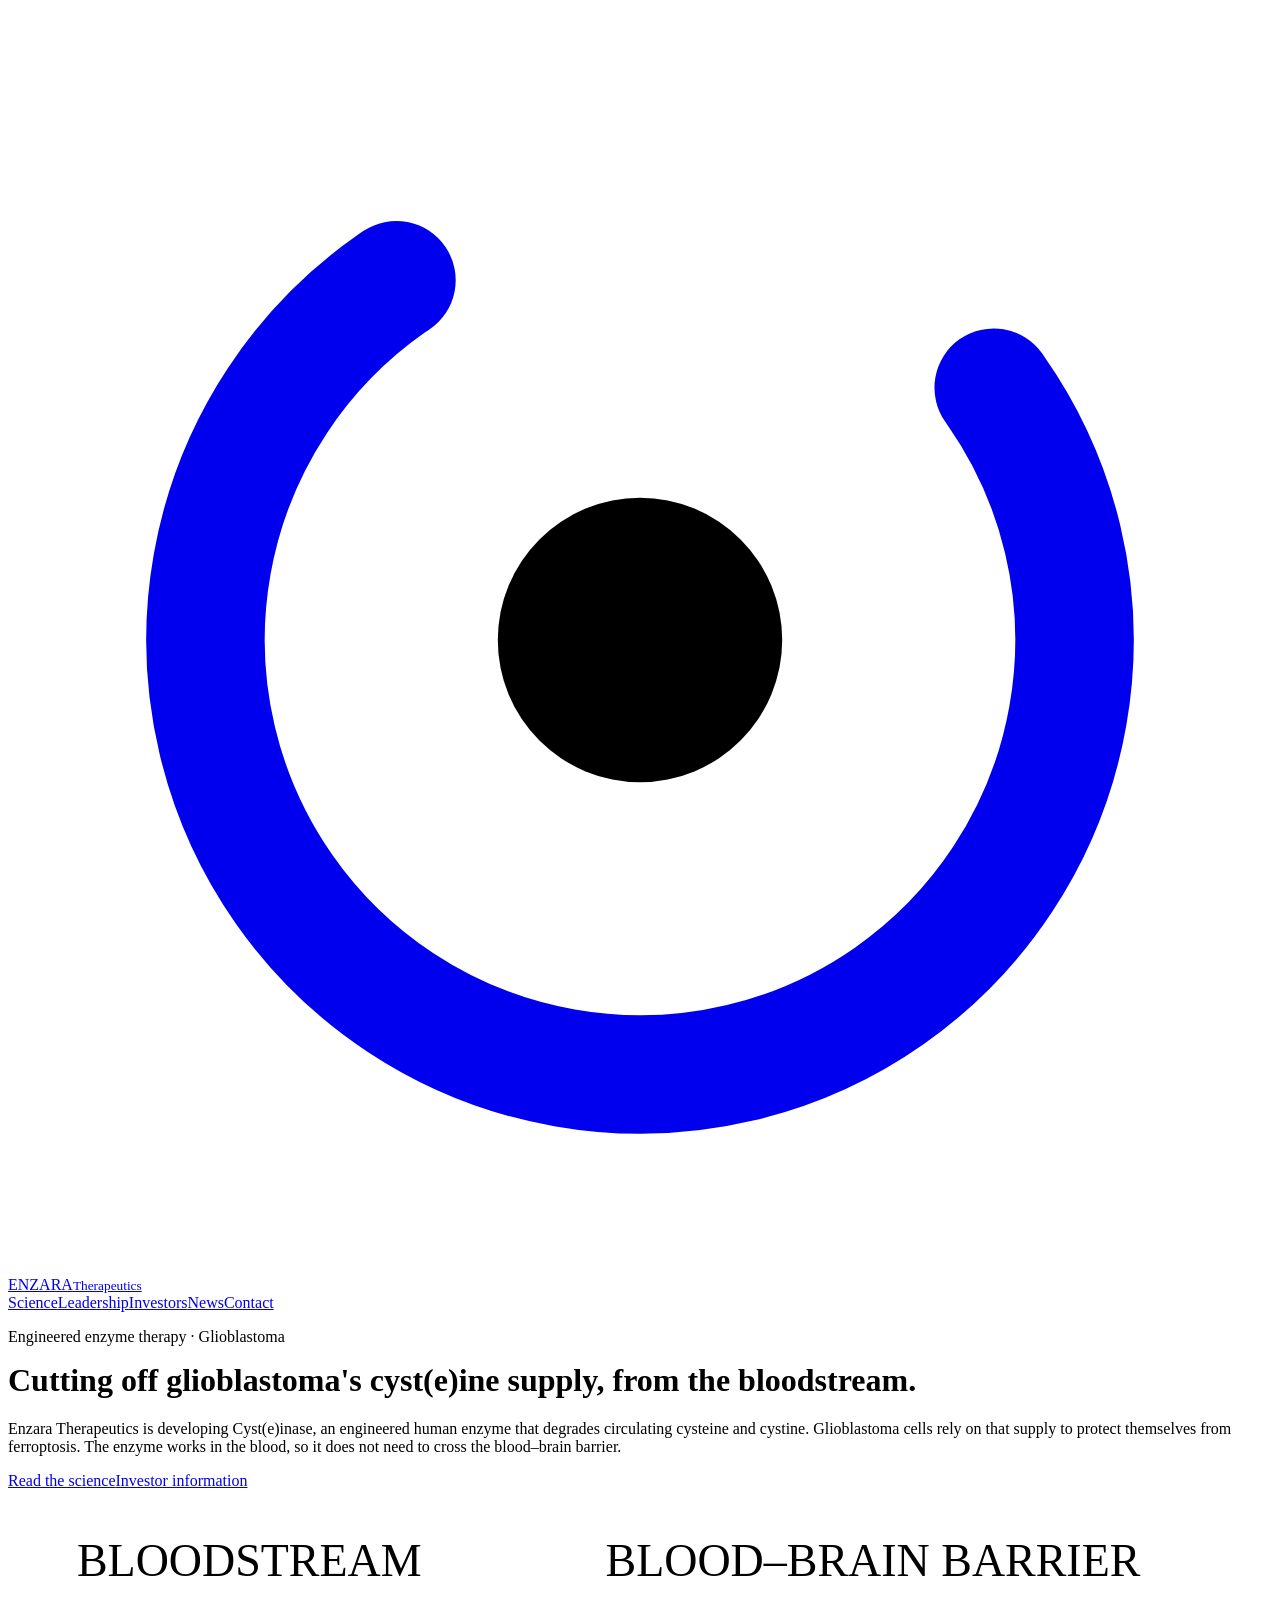
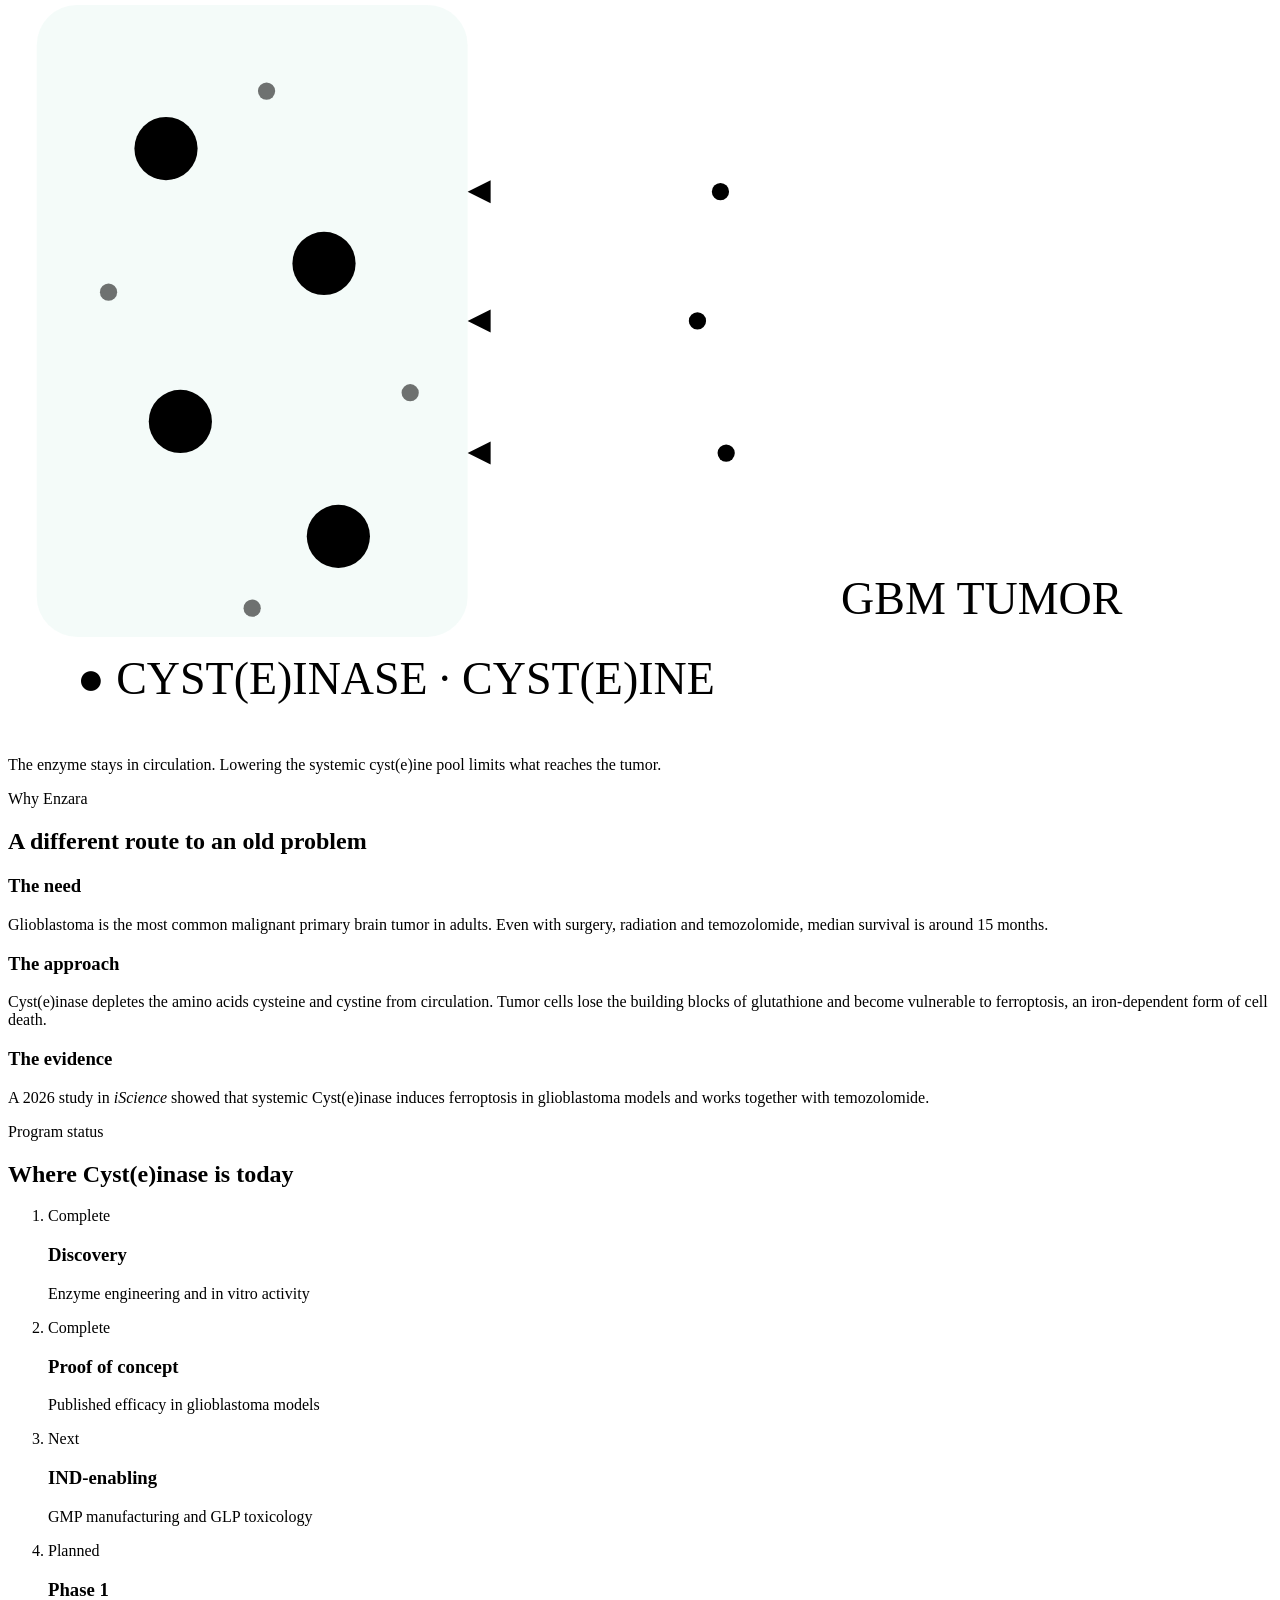
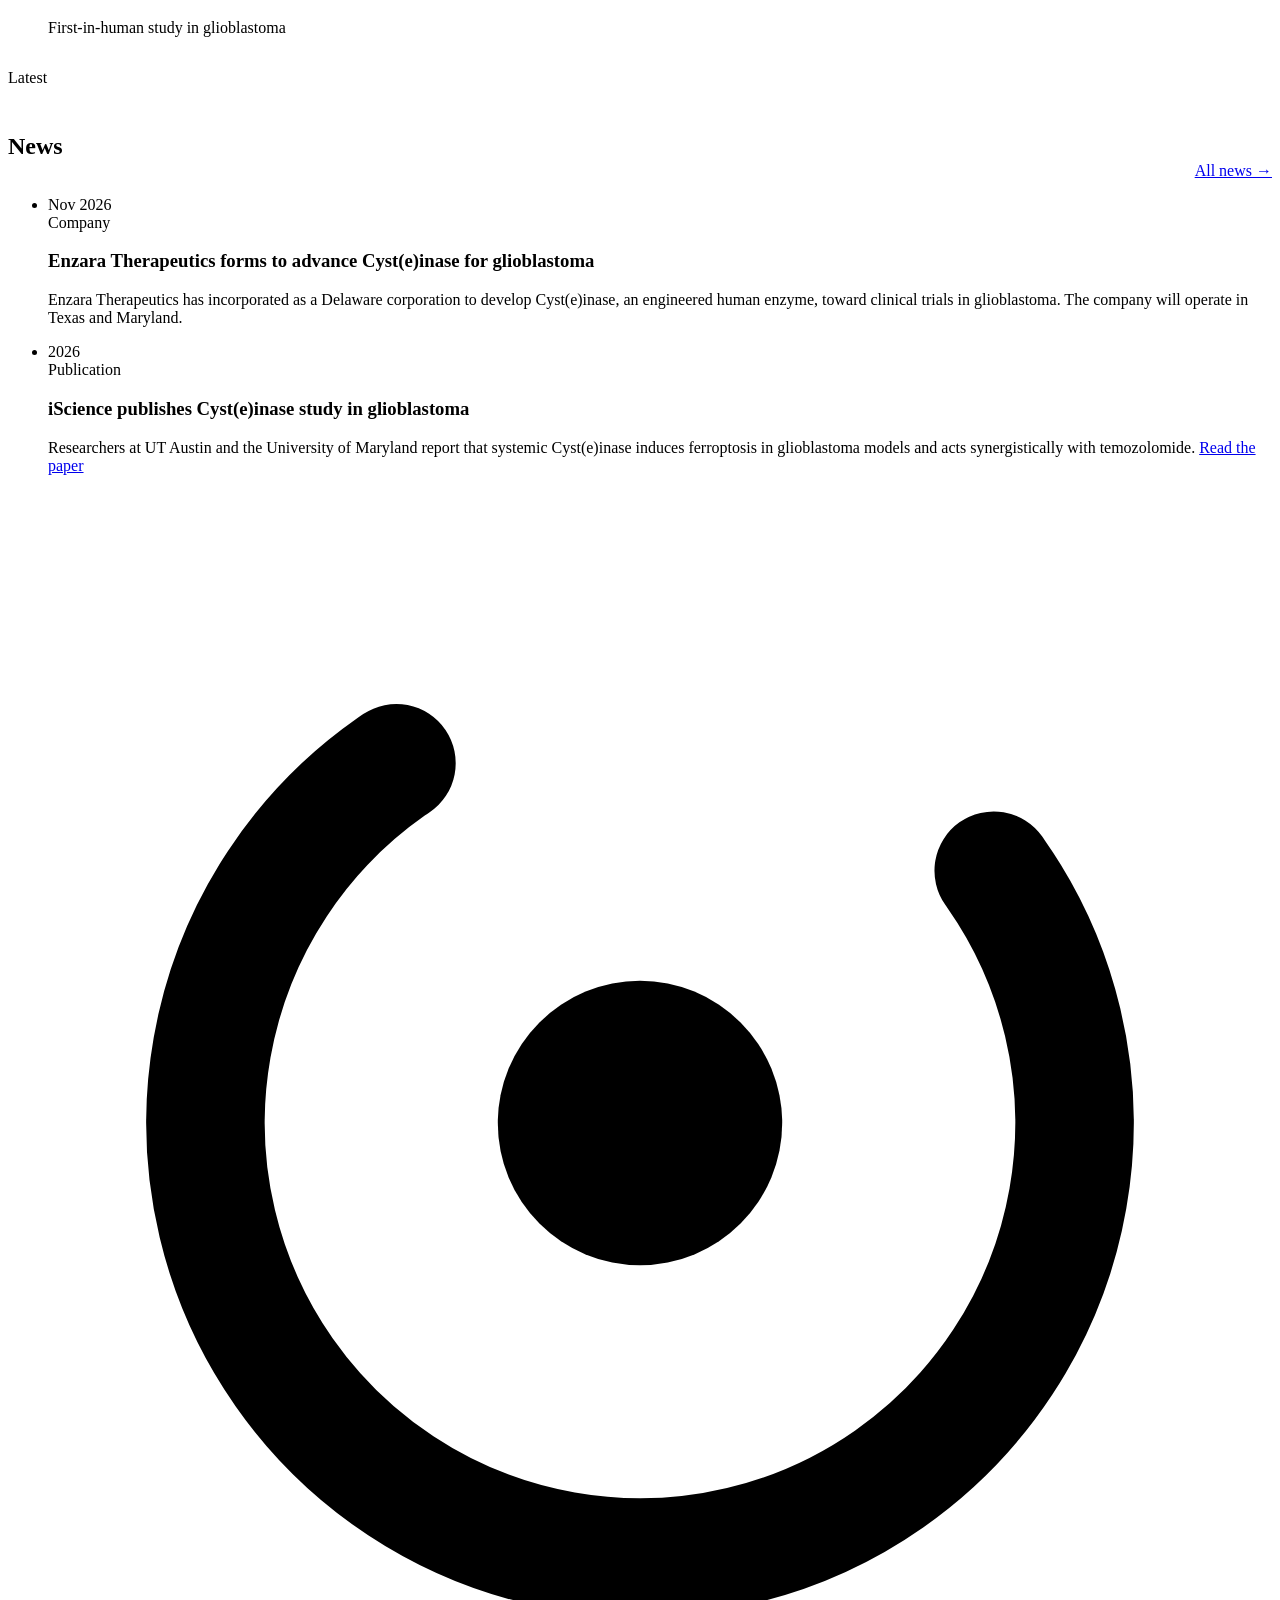
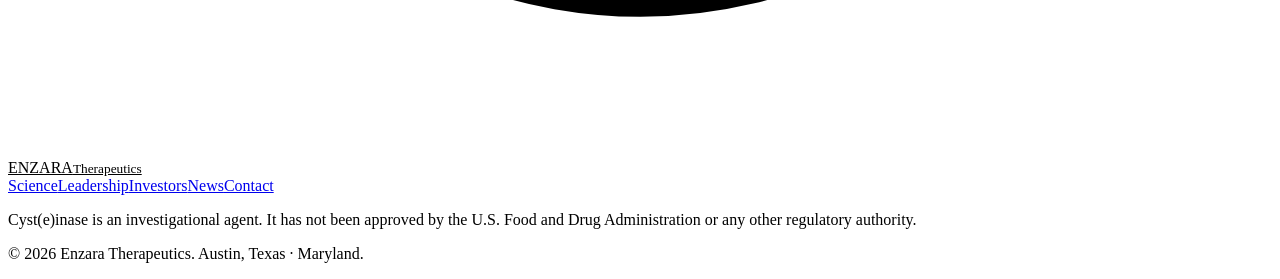
==== index.html @ 6c9d6a6e "Add files via upload" ====
<!doctype html>
<html lang="en"><head><meta charset="utf-8"><meta name="viewport" content="width=device-width,initial-scale=1,viewport-fit=cover">
<title>Enzara Therapeutics</title><meta name="description" content="Enzara Therapeutics is developing Cyst(e)inase, an engineered human enzyme therapy for glioblastoma.">
<meta property="og:title" content="Enzara Therapeutics"><meta property="og:description" content="Enzara Therapeutics is developing Cyst(e)inase, an engineered human enzyme therapy for glioblastoma."><meta property="og:type" content="website">
<link rel="icon" href="assets/favicon.svg" type="image/svg+xml"><link rel="preconnect" href="https://fonts.googleapis.com"><link rel="preconnect" href="https://fonts.gstatic.com" crossorigin><link rel="stylesheet" href="https://fonts.googleapis.com/css2?family=Archivo:wdth,wght@62..125,500..800&family=IBM+Plex+Mono:wght@400;500;600&family=IBM+Plex+Sans:ital,wght@0,400;0,500;1,400&display=swap"><link rel="stylesheet" href="assets/styles.css">
</head><body><header class="site-head"><div class="wrap"><a class="brand" href="index.html"><svg class="mark" viewBox="0 0 32 32" aria-hidden="true"><circle cx="16" cy="16" r="11" fill="none" stroke="currentColor" stroke-width="3" stroke-dasharray="52 17" stroke-linecap="round" transform="rotate(-35 16 16)"/><circle cx="16" cy="16" r="3.6" fill="var(--mint)"/></svg><span>ENZARA<small>Therapeutics</small></span></a><nav class="nav" aria-label="Main"><a href="science.html">Science</a><a href="leadership.html">Leadership</a><a href="investors.html">Investors</a><a href="news.html">News</a><a href="contact.html">Contact</a></nav></div></header>
<div class="band"><div class="wrap hero">
  <div>
    <p class="eyebrow">Engineered enzyme therapy · Glioblastoma</p>
    <h1 style="margin-top:1rem">Cutting off glioblastoma's cyst(e)ine supply, from the bloodstream.</h1>
    <p class="lede">Enzara Therapeutics is developing Cyst(e)inase, an engineered human enzyme that degrades circulating cysteine and cystine. Glioblastoma cells rely on that supply to protect themselves from ferroptosis. The enzyme works in the blood, so it does not need to cross the blood–brain barrier.</p>
    <div class="cta"><a class="btn btn-mint" href="science.html">Read the science</a><a class="btn btn-ghost" href="investors.html">Investor information</a></div>
  </div>
  <figure style="margin:0">
<svg class="diagram" viewBox="0 0 440 300" role="img" aria-labelledby="dgT dgD">
<title id="dgT">How Cyst(e)inase acts outside the brain</title>
<desc id="dgD">Cyst(e)inase circulates in the blood and degrades cysteine and cystine there. The blood-brain barrier separates the bloodstream from the tumor, and the tumor's supply of cyst(e)ine falls without the enzyme crossing the barrier.</desc>
<rect x="10" y="40" width="150" height="220" rx="14" fill="rgba(111,207,178,.08)" stroke="var(--mint)" stroke-opacity=".5"/>
<text x="24" y="30" class="t-strong">BLOODSTREAM</text>
<g fill="var(--mint)">
  <circle cx="55" cy="90" r="11"/><circle cx="110" cy="130" r="11"/><circle cx="60" cy="185" r="11"/><circle cx="115" cy="225" r="11"/>
</g>
<g fill="none" stroke="var(--band)" stroke-width="2.4" stroke-linecap="round">
  <path d="M49 90 a6 6 0 1 1 6 6"/><path d="M104 130 a6 6 0 1 1 6 6"/><path d="M54 185 a6 6 0 1 1 6 6"/><path d="M109 225 a6 6 0 1 1 6 6"/>
</g>
<g fill="var(--band-muted)" opacity=".55"><circle cx="90" cy="70" r="3"/><circle cx="35" cy="140" r="3"/><circle cx="140" cy="175" r="3"/><circle cx="85" cy="250" r="3"/></g>
<line x1="200" y1="30" x2="200" y2="270" stroke="var(--band-muted)" stroke-width="2" stroke-dasharray="3 7"/>
<text x="208" y="30">BLOOD–BRAIN BARRIER</text>
<circle cx="335" cy="150" r="78" fill="rgba(255,255,255,.04)" stroke="var(--band-muted)" stroke-opacity=".5"/>
<g fill="none" stroke="var(--band-muted)" stroke-opacity=".7"><circle cx="310" cy="125" r="17"/><circle cx="355" cy="120" r="15"/><circle cx="335" cy="165" r="18"/><circle cx="300" cy="175" r="13"/><circle cx="372" cy="170" r="14"/></g>
<text x="290" y="252" class="t-strong">GBM TUMOR</text>
<g fill="var(--band-muted)"><circle cx="248" cy="105" r="3"/><circle cx="240" cy="150" r="3"/><circle cx="250" cy="196" r="3"/></g>
<g stroke="var(--mint)" stroke-width="1.6" fill="none" stroke-linecap="round"><path d="M244 105 H170"/><path d="M236 150 H170"/><path d="M246 196 H170"/></g>
<g fill="var(--mint)"><path d="M168 101 l-8 4 8 4z"/><path d="M168 146 l-8 4 8 4z"/><path d="M168 192 l-8 4 8 4z"/></g>
<text x="24" y="280">● CYST(E)INASE   · CYST(E)INE</text>
</svg>
<figcaption class="figcap">The enzyme stays in circulation. Lowering the systemic cyst(e)ine pool limits what reaches the tumor.</figcaption>
</figure>
</div></div>
<main>
<section><div class="wrap">
  <div class="sec-head"><p class="eyebrow">Why Enzara</p><h2>A different route to an old problem</h2></div>
  <div class="grid3">
    <div class="point"><h3>The need</h3><p>Glioblastoma is the most common malignant primary brain tumor in adults. Even with surgery, radiation and temozolomide, median survival is around 15 months.</p></div>
    <div class="point"><h3>The approach</h3><p>Cyst(e)inase depletes the amino acids cysteine and cystine from circulation. Tumor cells lose the building blocks of glutathione and become vulnerable to ferroptosis, an iron-dependent form of cell death.</p></div>
    <div class="point"><h3>The evidence</h3><p>A 2026 study in <i>iScience</i> showed that systemic Cyst(e)inase induces ferroptosis in glioblastoma models and works together with temozolomide.</p></div>
  </div>
</div></section>
<section><div class="wrap">
  <div class="sec-head"><p class="eyebrow">Program status</p><h2>Where Cyst(e)inase is today</h2></div>
  <ol class="track">
    <li class="done"><span class="st">Complete</span><h3>Discovery</h3><p>Enzyme engineering and in vitro activity</p></li>
    <li class="done"><span class="st">Complete</span><h3>Proof of concept</h3><p>Published efficacy in glioblastoma models</p></li>
    <li class="next"><span class="st">Next</span><h3>IND-enabling</h3><p>GMP manufacturing and GLP toxicology</p></li>
    <li><span class="st">Planned</span><h3>Phase 1</h3><p>First-in-human study in glioblastoma</p></li>
  </ol>
</div></section>
<section><div class="wrap">
  <div class="sec-head" style="display:flex;flex-wrap:wrap;justify-content:space-between;align-items:end;gap:1rem;max-width:none"><div style="display:grid;gap:.6rem"><p class="eyebrow">Latest</p><h2>News</h2></div><a href="news.html">All news →</a></div>
  <ul class="feed"><li><time datetime="2026-11">Nov 2026</time><div><span class="tag">Company</span><h3>Enzara Therapeutics forms to advance Cyst(e)inase for glioblastoma</h3><p>Enzara Therapeutics has incorporated as a Delaware corporation to develop Cyst(e)inase, an engineered human enzyme, toward clinical trials in glioblastoma. The company will operate in Texas and Maryland.</p></div></li><li><time datetime="2026">2026</time><div><span class="tag">Publication</span><h3>iScience publishes Cyst(e)inase study in glioblastoma</h3><p>Researchers at UT Austin and the University of Maryland report that systemic Cyst(e)inase induces ferroptosis in glioblastoma models and acts synergistically with temozolomide. <a href="https://doi.org/10.1016/j.isci.2025.114350" target="_blank" rel="noopener">Read the paper</a></p></div></li></ul>
</div></section>
</main><footer class="site-foot"><div class="wrap"><div class="foot-top"><a class="brand" href="index.html" style="color:var(--band-ink)"><svg class="mark" viewBox="0 0 32 32" aria-hidden="true"><circle cx="16" cy="16" r="11" fill="none" stroke="currentColor" stroke-width="3" stroke-dasharray="52 17" stroke-linecap="round" transform="rotate(-35 16 16)"/><circle cx="16" cy="16" r="3.6" fill="var(--mint)"/></svg><span>ENZARA<small>Therapeutics</small></span></a><nav class="nav" aria-label="Footer"><a href="science.html">Science</a><a href="leadership.html">Leadership</a><a href="investors.html">Investors</a><a href="news.html">News</a><a href="contact.html">Contact</a></nav></div>
<div class="legal"><p>Cyst(e)inase is an investigational agent. It has not been approved by the U.S. Food and Drug Administration or any other regulatory authority.</p><p>© 2026 Enzara Therapeutics. Austin, Texas · Maryland.</p></div></div></footer></body></html>
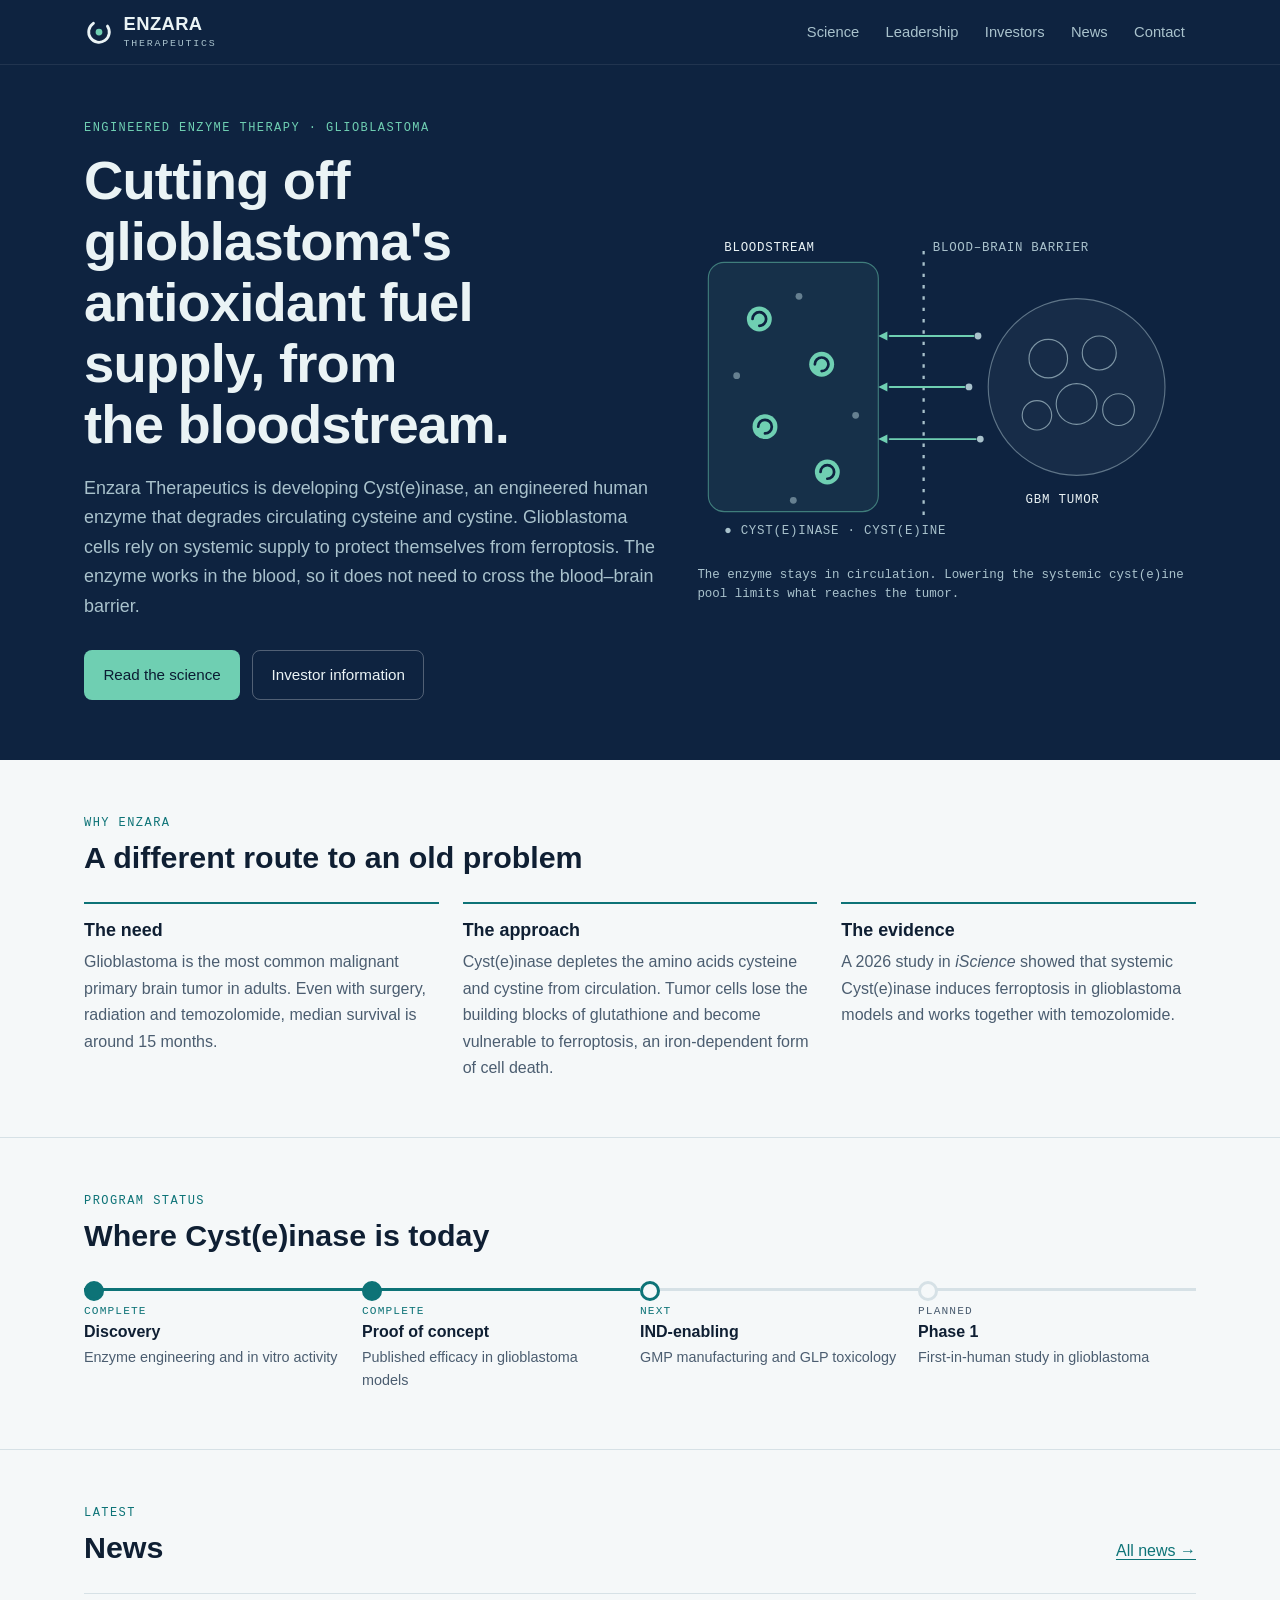
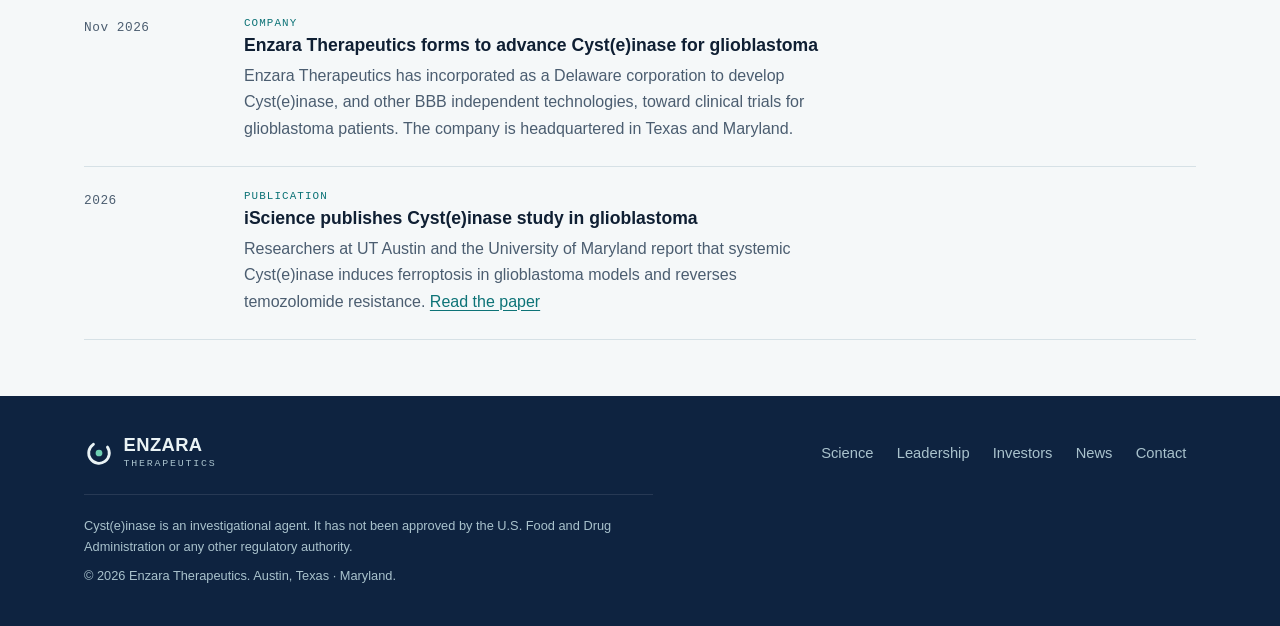
==== commit 3c385947: "Revise heading and description for clarity Updated the main heading and introductory paragraph to cl" ====
--- a/index.html
+++ b/index.html
@@ -7,8 +7,8 @@
 <div class="band"><div class="wrap hero">
   <div>
     <p class="eyebrow">Engineered enzyme therapy · Glioblastoma</p>
-    <h1 style="margin-top:1rem">Cutting off glioblastoma's cyst(e)ine supply, from the bloodstream.</h1>
-    <p class="lede">Enzara Therapeutics is developing Cyst(e)inase, an engineered human enzyme that degrades circulating cysteine and cystine. Glioblastoma cells rely on that supply to protect themselves from ferroptosis. The enzyme works in the blood, so it does not need to cross the blood–brain barrier.</p>
+    <h1 style="margin-top:1rem">Cutting off glioblastoma's antioxidant fuel supply, from the bloodstream.</h1>
+    <p class="lede">Enzara Therapeutics is developing Cyst(e)inase, an engineered human enzyme that degrades circulating cysteine and cystine. Glioblastoma cells rely on systemic supply to protect themselves from ferroptosis. The enzyme works in the blood, so it does not need to cross the blood–brain barrier.</p>
     <div class="cta"><a class="btn btn-mint" href="science.html">Read the science</a><a class="btn btn-ghost" href="investors.html">Investor information</a></div>
   </div>
   <figure style="margin:0">
@@ -57,7 +57,7 @@
 </div></section>
 <section><div class="wrap">
   <div class="sec-head" style="display:flex;flex-wrap:wrap;justify-content:space-between;align-items:end;gap:1rem;max-width:none"><div style="display:grid;gap:.6rem"><p class="eyebrow">Latest</p><h2>News</h2></div><a href="news.html">All news →</a></div>
-  <ul class="feed"><li><time datetime="2026-11">Nov 2026</time><div><span class="tag">Company</span><h3>Enzara Therapeutics forms to advance Cyst(e)inase for glioblastoma</h3><p>Enzara Therapeutics has incorporated as a Delaware corporation to develop Cyst(e)inase, an engineered human enzyme, toward clinical trials in glioblastoma. The company will operate in Texas and Maryland.</p></div></li><li><time datetime="2026">2026</time><div><span class="tag">Publication</span><h3>iScience publishes Cyst(e)inase study in glioblastoma</h3><p>Researchers at UT Austin and the University of Maryland report that systemic Cyst(e)inase induces ferroptosis in glioblastoma models and acts synergistically with temozolomide. <a href="https://doi.org/10.1016/j.isci.2025.114350" target="_blank" rel="noopener">Read the paper</a></p></div></li></ul>
+  <ul class="feed"><li><time datetime="2026-11">Nov 2026</time><div><span class="tag">Company</span><h3>Enzara Therapeutics forms to advance Cyst(e)inase for glioblastoma</h3><p>Enzara Therapeutics has incorporated as a Delaware corporation to develop Cyst(e)inase, and other BBB independent technologies, toward clinical trials for glioblastoma patients. The company is headquartered in Texas and Maryland.</p></div></li><li><time datetime="2026">2026</time><div><span class="tag">Publication</span><h3>iScience publishes Cyst(e)inase study in glioblastoma</h3><p>Researchers at UT Austin and the University of Maryland report that systemic Cyst(e)inase induces ferroptosis in glioblastoma models and reverses temozolomide resistance. <a href="https://doi.org/10.1016/j.isci.2025.114350" target="_blank" rel="noopener">Read the paper</a></p></div></li></ul>
 </div></section>
 </main><footer class="site-foot"><div class="wrap"><div class="foot-top"><a class="brand" href="index.html" style="color:var(--band-ink)"><svg class="mark" viewBox="0 0 32 32" aria-hidden="true"><circle cx="16" cy="16" r="11" fill="none" stroke="currentColor" stroke-width="3" stroke-dasharray="52 17" stroke-linecap="round" transform="rotate(-35 16 16)"/><circle cx="16" cy="16" r="3.6" fill="var(--mint)"/></svg><span>ENZARA<small>Therapeutics</small></span></a><nav class="nav" aria-label="Footer"><a href="science.html">Science</a><a href="leadership.html">Leadership</a><a href="investors.html">Investors</a><a href="news.html">News</a><a href="contact.html">Contact</a></nav></div>
-<div class="legal"><p>Cyst(e)inase is an investigational agent. It has not been approved by the U.S. Food and Drug Administration or any other regulatory authority.</p><p>© 2026 Enzara Therapeutics. Austin, Texas · Maryland.</p></div></div></footer></body></html>+<div class="legal"><p>Cyst(e)inase is an investigational agent. It has not been approved by the U.S. Food and Drug Administration or any other regulatory authority.</p><p>© 2026 Enzara Therapeutics. Austin, Texas · Maryland.</p></div></div></footer></body></html>
--- a/assets/styles.css
+++ b/assets/styles.css
@@ -0,0 +1,148 @@
+/* Layout: sticky slim header; a navy hero band per page; content in a 72rem column with prose held near 65ch. */
+:root{
+  --bg:#F5F8F9; --surface:#FFFFFF; --ink:#0F1F33; --muted:#4B5D70; --line:#D6E1E6;
+  --teal:#0D7377; --mint:#6FCFB2; --navy:#0E2340; --band:#0E2340; --band-ink:#EAF3F5; --band-muted:#A9C2CC;
+  --todo-bg:#FFF6DA; --todo-ink:#6B4E00;
+  --f-display:"Archivo","Helvetica Neue",Arial,sans-serif;
+  --f-body:"IBM Plex Sans","Segoe UI",Roboto,Arial,sans-serif;
+  --f-mono:"IBM Plex Mono",ui-monospace,Menlo,Consolas,monospace;
+}
+@media (prefers-color-scheme:dark){:root:not([data-theme="light"]){
+  --bg:#0A1525; --surface:#0F1F35; --ink:#E4EDF1; --muted:#9DB2C0; --line:#1F3652;
+  --teal:#47BDB7; --mint:#86E0C6; --navy:#0E2340; --band:#071122; --band-ink:#E4EDF1; --band-muted:#93AEBC;
+  --todo-bg:#3A2F0E; --todo-ink:#F3D98A; color-scheme:dark}}
+:root[data-theme="dark"]{
+  --bg:#0A1525; --surface:#0F1F35; --ink:#E4EDF1; --muted:#9DB2C0; --line:#1F3652;
+  --teal:#47BDB7; --mint:#86E0C6; --navy:#0E2340; --band:#071122; --band-ink:#E4EDF1; --band-muted:#93AEBC;
+  --todo-bg:#3A2F0E; --todo-ink:#F3D98A; color-scheme:dark}
+*{box-sizing:border-box}
+html{scroll-behavior:smooth}
+@media (prefers-reduced-motion:reduce){html{scroll-behavior:auto}*{transition:none!important;animation:none!important}}
+body{margin:0;background:var(--bg);color:var(--ink);font:400 1rem/1.65 var(--f-body);-webkit-font-smoothing:antialiased}
+a{color:var(--teal);text-underline-offset:3px}
+a:focus-visible,button:focus-visible{outline:2px solid var(--mint);outline-offset:3px;border-radius:4px}
+.wrap{max-width:72rem;margin:0 auto;padding-left:max(20px,env(safe-area-inset-left,0px));padding-right:max(20px,env(safe-area-inset-right,0px))}
+h1,h2,h3{font-family:var(--f-display);font-stretch:92%;line-height:1.12;text-wrap:balance;margin:0}
+h1{font-size:clamp(2rem,4.6vw,3.4rem);font-weight:700;letter-spacing:-.015em}
+h2{font-size:clamp(1.45rem,2.6vw,1.9rem);font-weight:650}
+h3{font-size:1.12rem;font-weight:650}
+p{margin:0}
+.eyebrow{font:500 .75rem/1.2 var(--f-mono);letter-spacing:.12em;text-transform:uppercase;color:var(--teal)}
+.band .eyebrow{color:var(--mint)}
+.prose{max-width:65ch;display:grid;gap:1rem}
+.muted{color:var(--muted)}
+
+/* header */
+body::before{content:"";position:fixed;inset:0 0 auto;height:env(safe-area-inset-top,0px);z-index:30;background:var(--band)}
+.site-head{position:sticky;top:env(safe-area-inset-top,0px);z-index:20;background:var(--band);color:var(--band-ink);border-bottom:1px solid rgba(255,255,255,.08)}
+.site-head .wrap{display:flex;align-items:center;justify-content:space-between;gap:1rem;min-height:64px;flex-wrap:wrap;padding-block:.5rem}
+.brand{display:flex;align-items:center;gap:.6rem;color:inherit;text-decoration:none;font:700 1.15rem/1 var(--f-display);font-stretch:110%;letter-spacing:.02em}
+.brand small{display:block;font:500 .62rem/1 var(--f-mono);letter-spacing:.18em;color:var(--band-muted);margin-top:.3rem;text-transform:uppercase;font-stretch:100%}
+.mark{width:30px;height:30px;color:var(--band-ink);flex:none}
+.nav{display:flex;flex-wrap:wrap;gap:.15rem .25rem}
+.nav a{color:var(--band-muted);text-decoration:none;font-size:.92rem;padding:.4rem .7rem;border-radius:999px}
+.nav a:hover{color:var(--band-ink);background:rgba(255,255,255,.07)}
+.nav a[aria-current="page"]{color:var(--navy);background:var(--mint);font-weight:500}
+
+/* hero band */
+.band{background:var(--band);color:var(--band-ink)}
+.band .wrap{padding-block:3.5rem 3.75rem}
+.band p.lede{color:var(--band-muted);font-size:1.12rem;max-width:58ch;margin-top:1.1rem}
+.hero{display:grid;grid-template-columns:minmax(0,1.15fr) minmax(0,1fr);gap:2.5rem;align-items:center}
+.hero > *{min-width:0}
+.page-head{display:grid;gap:.9rem}
+.cta{display:flex;flex-wrap:wrap;gap:.75rem;margin-top:1.8rem}
+.btn{display:inline-flex;align-items:center;gap:.5rem;padding:.7rem 1.15rem;border-radius:8px;font-weight:500;text-decoration:none;font-size:.95rem;border:1px solid transparent;cursor:pointer;font-family:inherit}
+.btn-mint{background:var(--mint);color:#0B1D33}
+.btn-mint:hover{filter:brightness(1.06)}
+.btn-ghost{border-color:rgba(255,255,255,.28);color:var(--band-ink)}
+.btn-ghost:hover{background:rgba(255,255,255,.06)}
+.btn-line{border-color:var(--line);color:var(--ink);background:var(--surface)}
+.btn-line:hover{border-color:var(--teal)}
+
+/* diagram */
+.diagram{width:100%;max-width:100%;height:auto;display:block}
+.diagram text{font-family:var(--f-mono);font-size:11px;letter-spacing:.06em;fill:var(--band-muted)}
+.diagram .t-strong{fill:var(--band-ink)}
+.figcap{font:400 .78rem/1.5 var(--f-mono);color:var(--band-muted);margin-top:.6rem}
+
+/* sections */
+main section{padding-block:3.5rem}
+main section + section{border-top:1px solid var(--line)}
+.sec-head{display:grid;gap:.6rem;margin-bottom:1.8rem;max-width:65ch}
+.grid3{display:grid;grid-template-columns:repeat(3,minmax(0,1fr));gap:1.5rem}
+.grid2{display:grid;grid-template-columns:repeat(2,minmax(0,1fr));gap:1.5rem}
+.grid3 > *,.grid2 > *{min-width:0}
+.point{display:grid;gap:.55rem;align-content:start;padding-top:1rem;border-top:2px solid var(--teal)}
+.point p{color:var(--muted)}
+.card{background:var(--surface);border:1px solid var(--line);border-radius:10px;padding:1.4rem;display:grid;gap:.7rem;align-content:start}
+
+/* stage track */
+.track{list-style:none;margin:0;padding:0;display:grid;grid-template-columns:repeat(4,minmax(0,1fr));gap:0}
+.track li{position:relative;padding:1.4rem 1rem 0 0;display:grid;gap:.3rem;align-content:start;min-width:0}
+.track li::before{content:"";position:absolute;top:.45rem;left:0;right:0;height:3px;background:var(--line)}
+.track li::after{content:"";position:absolute;top:0;left:0;width:14px;height:14px;border-radius:50%;background:var(--bg);border:3px solid var(--line)}
+.track li.done::before{background:var(--teal)}
+.track li.done::after{background:var(--teal);border-color:var(--teal)}
+.track li.next::after{border-color:var(--teal)}
+.track .st{font:500 .7rem/1.3 var(--f-mono);letter-spacing:.1em;text-transform:uppercase;color:var(--muted)}
+.track li.done .st,.track li.next .st{color:var(--teal)}
+.track h3{font-size:1rem}
+.track p{font-size:.9rem;color:var(--muted)}
+
+/* reaction */
+.reaction{font:500 .95rem/1.6 var(--f-mono);background:var(--surface);border:1px solid var(--line);border-left:3px solid var(--teal);border-radius:6px;padding:1rem 1.2rem;overflow-x:auto;white-space:nowrap}
+.reaction b{color:var(--teal);font-weight:600}
+
+/* publication */
+.pub{display:grid;gap:.6rem}
+.pub .journal{font:500 .75rem/1.2 var(--f-mono);letter-spacing:.1em;text-transform:uppercase;color:var(--teal)}
+.pub h3{font-size:1.2rem;line-height:1.3}
+.doi{font-family:var(--f-mono);font-size:.85rem;word-break:break-all}
+
+/* people */
+.person{display:grid;grid-template-columns:auto minmax(0,1fr);gap:1.2rem;align-items:start}
+.avatar{width:72px;height:72px;border-radius:50%;background:var(--navy);color:var(--mint);display:grid;place-items:center;font:700 1.3rem/1 var(--f-display);letter-spacing:.04em}
+.avatar.empty{background:transparent;border:2px dashed var(--line);color:var(--muted)}
+.role{font:500 .78rem/1.4 var(--f-mono);letter-spacing:.06em;color:var(--teal);text-transform:uppercase}
+.todo{display:inline-block;font:600 .68rem/1 var(--f-mono);letter-spacing:.1em;text-transform:uppercase;background:var(--todo-bg);color:var(--todo-ink);padding:.3rem .5rem;border-radius:4px;justify-self:start}
+
+/* facts */
+.facts{display:grid;grid-template-columns:minmax(9rem,14rem) minmax(0,1fr);margin:0;border-top:1px solid var(--line)}
+.facts dt,.facts dd{padding:.85rem 0;border-bottom:1px solid var(--line);margin:0}
+.facts dt{font:500 .75rem/1.6 var(--f-mono);letter-spacing:.08em;text-transform:uppercase;color:var(--muted);padding-right:1rem}
+
+/* news */
+.feed{list-style:none;margin:0;padding:0;display:grid}
+.feed li{display:grid;grid-template-columns:8.5rem minmax(0,1fr);gap:1.5rem;padding:1.5rem 0;border-bottom:1px solid var(--line)}
+.feed li:first-child{border-top:1px solid var(--line)}
+.feed time{font:500 .8rem/1.6 var(--f-mono);color:var(--muted);font-variant-numeric:tabular-nums;letter-spacing:.04em}
+.feed .tag{font:500 .68rem/1 var(--f-mono);letter-spacing:.1em;text-transform:uppercase;color:var(--teal);margin-bottom:.45rem;display:block}
+.feed h3{font-size:1.1rem;margin-bottom:.45rem}
+.feed p{color:var(--muted);max-width:65ch}
+
+/* contact */
+.addr{font-family:var(--f-mono);font-size:1.05rem;color:var(--ink);word-break:break-all;user-select:all}
+.copy-row{display:flex;flex-wrap:wrap;align-items:center;gap:.75rem}
+.copied{font:500 .78rem/1 var(--f-mono);color:var(--teal)}
+
+/* footer */
+.site-foot{background:var(--band);color:var(--band-muted);font-size:.88rem}
+.site-foot .wrap{padding-block:2.5rem;display:grid;gap:1.5rem}
+.foot-top{display:flex;flex-wrap:wrap;justify-content:space-between;gap:1.5rem;align-items:flex-start}
+.site-foot .nav a{padding:.3rem .6rem}
+.site-foot .legal{border-top:1px solid rgba(255,255,255,.1);padding-top:1.25rem;display:grid;gap:.5rem;max-width:80ch;font-size:.8rem}
+
+@media (max-width:860px){
+  .hero,.grid3,.grid2{grid-template-columns:1fr}
+  .track{grid-template-columns:1fr 1fr;row-gap:1.5rem}
+  .band .wrap{padding-block:2.5rem 2.75rem}
+}
+@media (max-width:520px){
+  .track{grid-template-columns:1fr}
+  .facts{grid-template-columns:1fr}
+  .facts dt{border-bottom:0;padding-bottom:0}
+  .feed li{grid-template-columns:1fr;gap:.4rem}
+  .person{grid-template-columns:1fr}
+  .nav a{padding:.35rem .55rem;font-size:.86rem}
+}
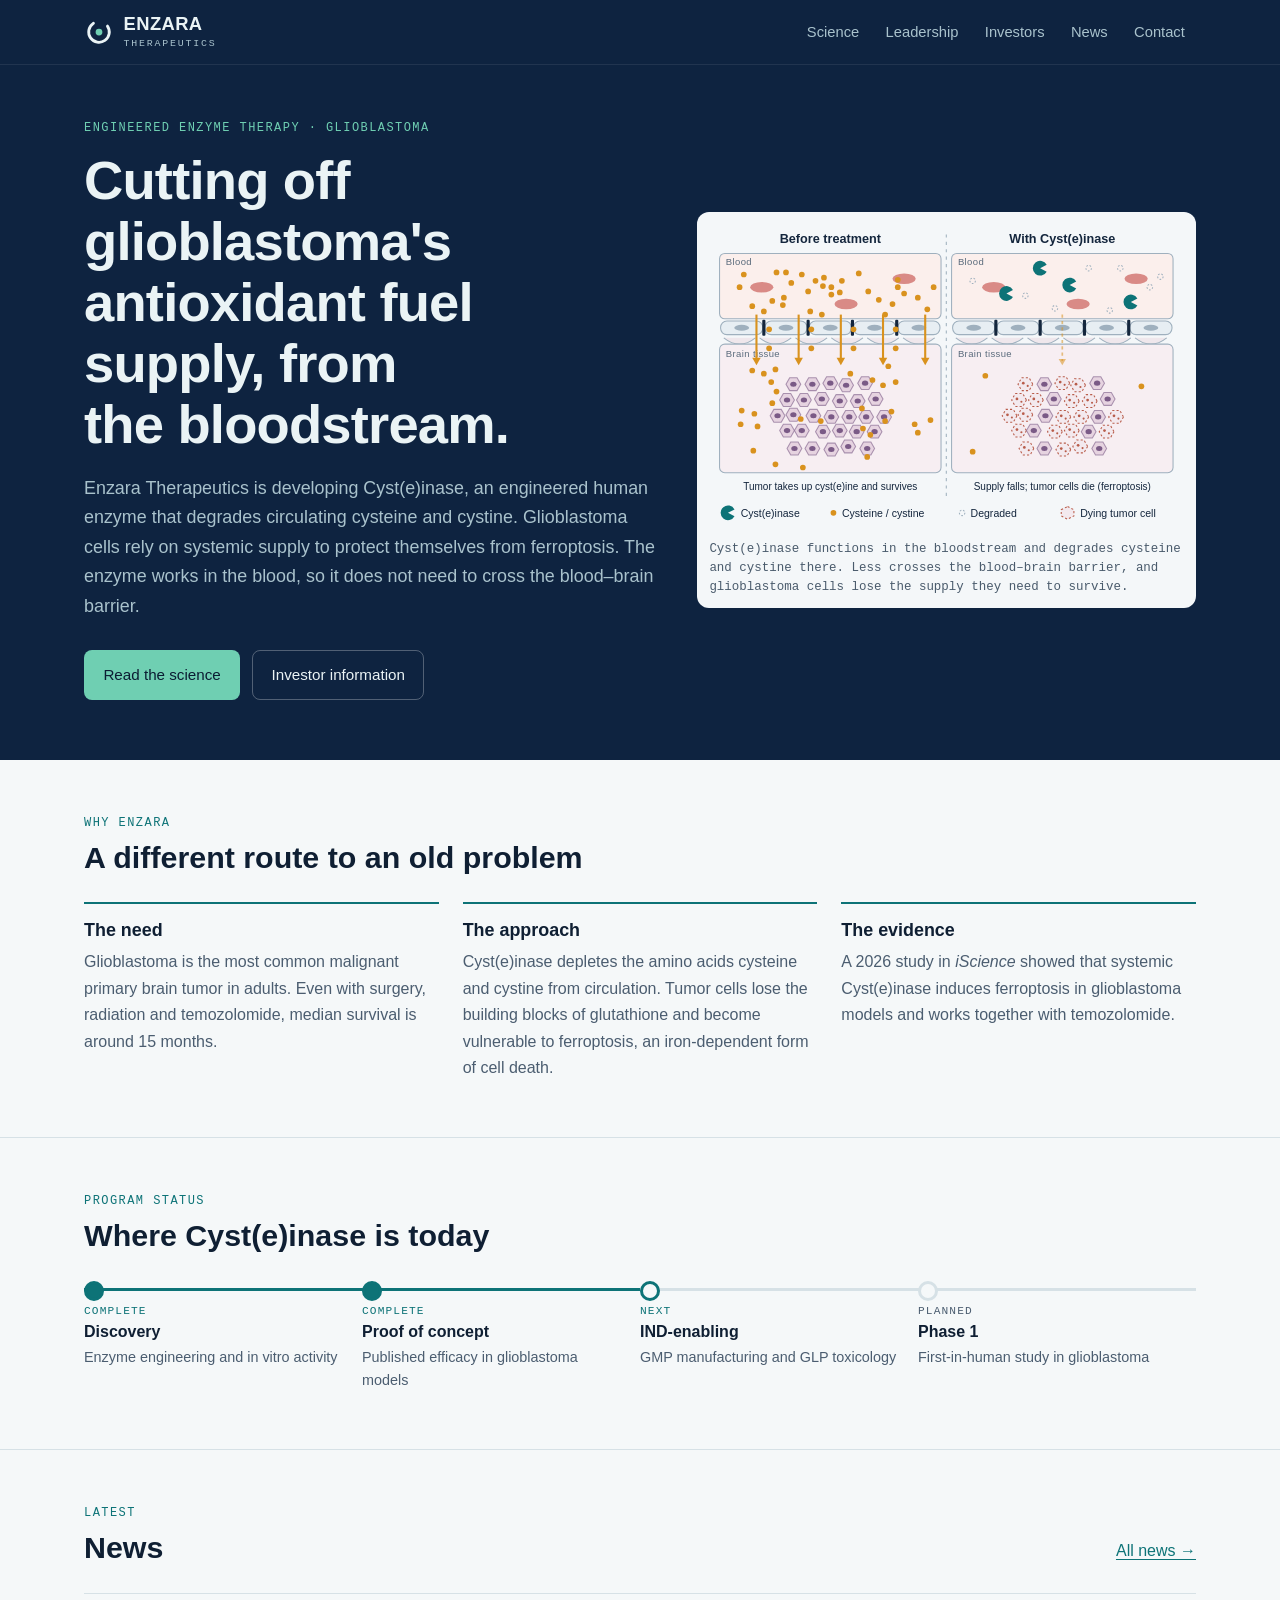
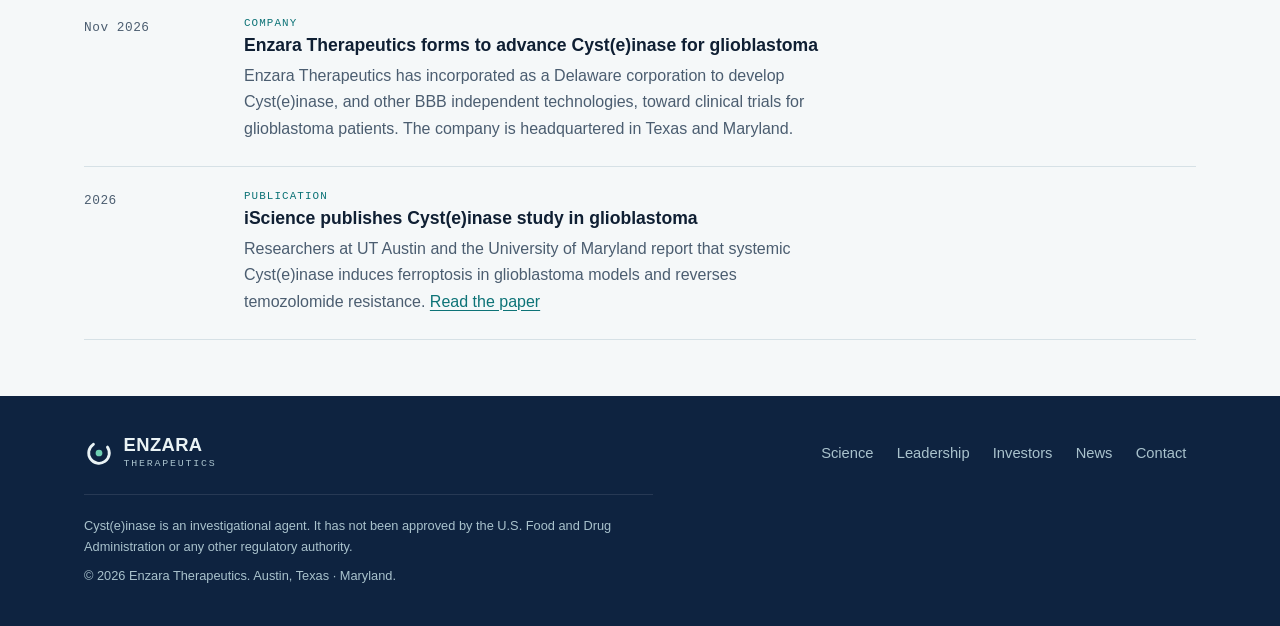
==== commit 794480e4: "Add SVG diagram for Cyst(e)inase treatment effects Added a new SVG diagram illustrating the effects " ====
--- a/index.html
+++ b/index.html
@@ -11,30 +11,17 @@
     <p class="lede">Enzara Therapeutics is developing Cyst(e)inase, an engineered human enzyme that degrades circulating cysteine and cystine. Glioblastoma cells rely on systemic supply to protect themselves from ferroptosis. The enzyme works in the blood, so it does not need to cross the blood–brain barrier.</p>
     <div class="cta"><a class="btn btn-mint" href="science.html">Read the science</a><a class="btn btn-ghost" href="investors.html">Investor information</a></div>
   </div>
-  <figure style="margin:0">
-<svg class="diagram" viewBox="0 0 440 300" role="img" aria-labelledby="dgT dgD">
-<title id="dgT">How Cyst(e)inase acts outside the brain</title>
-<desc id="dgD">Cyst(e)inase circulates in the blood and degrades cysteine and cystine there. The blood-brain barrier separates the bloodstream from the tumor, and the tumor's supply of cyst(e)ine falls without the enzyme crossing the barrier.</desc>
-<rect x="10" y="40" width="150" height="220" rx="14" fill="rgba(111,207,178,.08)" stroke="var(--mint)" stroke-opacity=".5"/>
-<text x="24" y="30" class="t-strong">BLOODSTREAM</text>
-<g fill="var(--mint)">
-  <circle cx="55" cy="90" r="11"/><circle cx="110" cy="130" r="11"/><circle cx="60" cy="185" r="11"/><circle cx="115" cy="225" r="11"/>
-</g>
-<g fill="none" stroke="var(--band)" stroke-width="2.4" stroke-linecap="round">
-  <path d="M49 90 a6 6 0 1 1 6 6"/><path d="M104 130 a6 6 0 1 1 6 6"/><path d="M54 185 a6 6 0 1 1 6 6"/><path d="M109 225 a6 6 0 1 1 6 6"/>
-</g>
-<g fill="var(--band-muted)" opacity=".55"><circle cx="90" cy="70" r="3"/><circle cx="35" cy="140" r="3"/><circle cx="140" cy="175" r="3"/><circle cx="85" cy="250" r="3"/></g>
-<line x1="200" y1="30" x2="200" y2="270" stroke="var(--band-muted)" stroke-width="2" stroke-dasharray="3 7"/>
-<text x="208" y="30">BLOOD–BRAIN BARRIER</text>
-<circle cx="335" cy="150" r="78" fill="rgba(255,255,255,.04)" stroke="var(--band-muted)" stroke-opacity=".5"/>
-<g fill="none" stroke="var(--band-muted)" stroke-opacity=".7"><circle cx="310" cy="125" r="17"/><circle cx="355" cy="120" r="15"/><circle cx="335" cy="165" r="18"/><circle cx="300" cy="175" r="13"/><circle cx="372" cy="170" r="14"/></g>
-<text x="290" y="252" class="t-strong">GBM TUMOR</text>
-<g fill="var(--band-muted)"><circle cx="248" cy="105" r="3"/><circle cx="240" cy="150" r="3"/><circle cx="250" cy="196" r="3"/></g>
-<g stroke="var(--mint)" stroke-width="1.6" fill="none" stroke-linecap="round"><path d="M244 105 H170"/><path d="M236 150 H170"/><path d="M246 196 H170"/></g>
-<g fill="var(--mint)"><path d="M168 101 l-8 4 8 4z"/><path d="M168 146 l-8 4 8 4z"/><path d="M168 192 l-8 4 8 4z"/></g>
-<text x="24" y="280">● CYST(E)INASE   · CYST(E)INE</text>
+  <figure class="fig2">
+<svg class="diagram2" viewBox="0 0 450 290" role="img" aria-labelledby="dgT dgD">
+<title id="dgT">Before and with Cyst(e)inase treatment</title>
+<desc id="dgD">Two tissue cross-sections side by side. Before treatment, cysteine and cystine in the blood cross the blood–brain barrier and reach glioblastoma cells, which survive. With Cyst(e)inase, the enzyme functions in the blood and degrades cysteine and cystine there, so little crosses the barrier and most tumor cells die by ferroptosis.</desc>
+<style>.diagram2 text{font-family:"IBM Plex Sans","Segoe UI",Arial,sans-serif;fill:#14263D} .diagram2 .ph{font-weight:600;font-size:12px} .diagram2 .lb{font-size:9px;fill:#5A6B7C;letter-spacing:.04em} .diagram2 .cap{font-size:9.5px;fill:#14263D} .diagram2 .lg{font-size:10px}</style><defs><g id="tc"><polygon points="7,0 3.5,6.1 -3.5,6.1 -7,0 -3.5,-6.1 3.5,-6.1" fill="#E6D3E0" stroke="#7A5A86" stroke-opacity=".6"/><ellipse rx="3" ry="2.4" fill="#7A5A86"/></g><g id="td"><polygon points="7,0 3.5,6.1 -3.5,6.1 -7,0 -3.5,-6.1 3.5,-6.1" fill="#F3E9EE" stroke="#B85C4A" stroke-dasharray="2 2"/><circle cx="-2" cy="-1" r="1.3" fill="#B85C4A"/><circle cx="2.2" cy="1.6" r="1" fill="#B85C4A"/></g><circle id="c" r="2.7" fill="#D9921E"/><circle id="g" r="2.6" fill="none" stroke="#9FB0BE" stroke-dasharray="1.6 1.6"/></defs>
+<text x="115.0" y="16" text-anchor="middle" class="ph">Before treatment</text><rect x="10" y="26" width="210" height="62" rx="5" fill="#FBEFEC" stroke="#9FB0BE"/><text x="16" y="37" class="lb">Blood</text><ellipse cx="50" cy="58" rx="11" ry="5" fill="#D98A86"/><ellipse cx="130" cy="74" rx="11" ry="5" fill="#D98A86"/><ellipse cx="185" cy="50" rx="11" ry="5" fill="#D98A86"/><rect x="11.0" y="90" width="40.0" height="13" rx="6" fill="#E7EEF3" stroke="#9FB0BE"/><ellipse cx="31.0" cy="96.5" rx="7" ry="2.8" fill="#9FB0BE"/><rect x="53.0" y="90" width="40.0" height="13" rx="6" fill="#E7EEF3" stroke="#9FB0BE"/><ellipse cx="73.0" cy="96.5" rx="7" ry="2.8" fill="#9FB0BE"/><rect x="50.5" y="89" width="3" height="15" rx="1" fill="#14263D"/><rect x="95.0" y="90" width="40.0" height="13" rx="6" fill="#E7EEF3" stroke="#9FB0BE"/><ellipse cx="115.0" cy="96.5" rx="7" ry="2.8" fill="#9FB0BE"/><rect x="92.5" y="89" width="3" height="15" rx="1" fill="#14263D"/><rect x="137.0" y="90" width="40.0" height="13" rx="6" fill="#E7EEF3" stroke="#9FB0BE"/><ellipse cx="157.0" cy="96.5" rx="7" ry="2.8" fill="#9FB0BE"/><rect x="134.5" y="89" width="3" height="15" rx="1" fill="#14263D"/><rect x="179.0" y="90" width="40.0" height="13" rx="6" fill="#E7EEF3" stroke="#9FB0BE"/><ellipse cx="199.0" cy="96.5" rx="7" ry="2.8" fill="#9FB0BE"/><rect x="176.5" y="89" width="3" height="15" rx="1" fill="#14263D"/><path d="M14 106 q 15 12 30 0" fill="#EFE7EC" stroke="#9FB0BE"/><path d="M48 106 q 15 12 30 0" fill="#EFE7EC" stroke="#9FB0BE"/><path d="M82 106 q 15 12 30 0" fill="#EFE7EC" stroke="#9FB0BE"/><path d="M116 106 q 15 12 30 0" fill="#EFE7EC" stroke="#9FB0BE"/><path d="M150 106 q 15 12 30 0" fill="#EFE7EC" stroke="#9FB0BE"/><path d="M184 106 q 15 12 30 0" fill="#EFE7EC" stroke="#9FB0BE"/><rect x="10" y="112" width="210" height="122" rx="5" fill="#F7EEF2" stroke="#9FB0BE"/><text x="16" y="124" class="lb">Brain tissue</text><use href="#tc" x="80" y="150"/><use href="#tc" x="98" y="150"/><use href="#tc" x="115" y="149"/><use href="#tc" x="130" y="151"/><use href="#tc" x="148" y="149"/><use href="#tc" x="74" y="165"/><use href="#tc" x="90" y="165"/><use href="#tc" x="107" y="164"/><use href="#tc" x="124" y="166"/><use href="#tc" x="141" y="166"/><use href="#tc" x="158" y="164"/><use href="#tc" x="65" y="180"/><use href="#tc" x="80" y="179"/><use href="#tc" x="99" y="180"/><use href="#tc" x="116" y="181"/><use href="#tc" x="133" y="181"/><use href="#tc" x="149" y="181"/><use href="#tc" x="166" y="181"/><use href="#tc" x="74" y="194"/><use href="#tc" x="88" y="194"/><use href="#tc" x="108" y="195"/><use href="#tc" x="124" y="194"/><use href="#tc" x="140" y="195"/><use href="#tc" x="157" y="195"/><use href="#tc" x="81" y="211"/><use href="#tc" x="98" y="211"/><use href="#tc" x="116" y="212"/><use href="#tc" x="132" y="209"/><use href="#tc" x="150" y="211"/><text x="115.0" y="250" text-anchor="middle" class="cap">Tumor takes up cyst(e)ine and survives</text>
+<use href="#c" x="60" y="71"/><use href="#c" x="151" y="62"/><use href="#c" x="70" y="75"/><use href="#c" x="185" y="64"/><use href="#c" x="126" y="52"/><use href="#c" x="29" y="58"/><use href="#c" x="142" y="45"/><use href="#c" x="73" y="44"/><use href="#c" x="198" y="68"/><use href="#c" x="213" y="58"/><use href="#c" x="52" y="81"/><use href="#c" x="116" y="65"/><use href="#c" x="94" y="62"/><use href="#c" x="64" y="44"/><use href="#c" x="179" y="51"/><use href="#c" x="174" y="74"/><use href="#c" x="207" y="79"/><use href="#c" x="108" y="57"/><use href="#c" x="116" y="58"/><use href="#c" x="33" y="46"/><use href="#c" x="167" y="84"/><use href="#c" x="124" y="63"/><use href="#c" x="71" y="68"/><use href="#c" x="96" y="81"/><use href="#c" x="88" y="46"/><use href="#c" x="41" y="76"/><use href="#c" x="179" y="58"/><use href="#c" x="161" y="70"/><use href="#c" x="107" y="84"/><use href="#c" x="101" y="52"/><use href="#c" x="78" y="54"/><use href="#c" x="109" y="49"/><use href="#c" x="57" y="98"/><use href="#c" x="57" y="116"/><use href="#c" x="97" y="98"/><use href="#c" x="97" y="116"/><use href="#c" x="137" y="98"/><use href="#c" x="137" y="116"/><use href="#c" x="177" y="98"/><use href="#c" x="177" y="116"/><use href="#c" x="170" y="133"/><use href="#c" x="145" y="173"/><use href="#c" x="87" y="183"/><use href="#c" x="195" y="188"/><use href="#c" x="52" y="140"/><use href="#c" x="31" y="175"/><use href="#c" x="198" y="196"/><use href="#c" x="59" y="148"/><use href="#c" x="167" y="185"/><use href="#c" x="177" y="148"/><use href="#c" x="46" y="190"/><use href="#c" x="89" y="229"/><use href="#c" x="41" y="137"/><use href="#c" x="43" y="178"/><use href="#c" x="173" y="176"/><use href="#c" x="165" y="151"/><use href="#c" x="153" y="198"/><use href="#c" x="60" y="168"/><use href="#c" x="63" y="226"/><use href="#c" x="134" y="140"/><use href="#c" x="106" y="185"/><use href="#c" x="30" y="188"/><use href="#c" x="63" y="136"/><use href="#c" x="146" y="192"/><use href="#c" x="150" y="219"/><use href="#c" x="64" y="157"/><use href="#c" x="155" y="146"/><use href="#c" x="210" y="184"/><use href="#c" x="42" y="213"/><path d="M45 84 V 128" stroke="#D9921E" stroke-width="2" fill="none"/><path d="M41 125 l4 7 4 -7z" fill="#D9921E"/><path d="M85 84 V 128" stroke="#D9921E" stroke-width="2" fill="none"/><path d="M81 125 l4 7 4 -7z" fill="#D9921E"/><path d="M125 84 V 128" stroke="#D9921E" stroke-width="2" fill="none"/><path d="M121 125 l4 7 4 -7z" fill="#D9921E"/><path d="M165 84 V 128" stroke="#D9921E" stroke-width="2" fill="none"/><path d="M161 125 l4 7 4 -7z" fill="#D9921E"/><path d="M205 84 V 128" stroke="#D9921E" stroke-width="2" fill="none"/><path d="M201 125 l4 7 4 -7z" fill="#D9921E"/><line x1="225" y1="8" x2="225" y2="256" stroke="#9FB0BE" stroke-dasharray="3 4"/>
+<text x="335.0" y="16" text-anchor="middle" class="ph">With Cyst(e)inase</text><rect x="230" y="26" width="210" height="62" rx="5" fill="#FBEFEC" stroke="#9FB0BE"/><text x="236" y="37" class="lb">Blood</text><ellipse cx="270" cy="58" rx="11" ry="5" fill="#D98A86"/><ellipse cx="350" cy="74" rx="11" ry="5" fill="#D98A86"/><ellipse cx="405" cy="50" rx="11" ry="5" fill="#D98A86"/><path d="M282.0 64.0 L288.2 60.7 A7 7 0 1 0 288.2 67.3 Z" fill="#0D7377"/><path d="M342.0 56.0 L348.2 52.7 A7 7 0 1 0 348.2 59.3 Z" fill="#0D7377"/><path d="M400.0 72.0 L406.2 68.7 A7 7 0 1 0 406.2 75.3 Z" fill="#0D7377"/><path d="M314.0 40.0 L320.2 36.7 A7 7 0 1 0 320.2 43.3 Z" fill="#0D7377"/><use href="#g" x="250" y="52"/><use href="#g" x="300" y="66"/><use href="#g" x="328" y="78"/><use href="#g" x="380" y="80"/><use href="#g" x="390" y="40"/><use href="#g" x="428" y="48"/><use href="#g" x="360" y="40"/><use href="#g" x="418" y="58"/><rect x="231.0" y="90" width="40.0" height="13" rx="6" fill="#E7EEF3" stroke="#9FB0BE"/><ellipse cx="251.0" cy="96.5" rx="7" ry="2.8" fill="#9FB0BE"/><rect x="273.0" y="90" width="40.0" height="13" rx="6" fill="#E7EEF3" stroke="#9FB0BE"/><ellipse cx="293.0" cy="96.5" rx="7" ry="2.8" fill="#9FB0BE"/><rect x="270.5" y="89" width="3" height="15" rx="1" fill="#14263D"/><rect x="315.0" y="90" width="40.0" height="13" rx="6" fill="#E7EEF3" stroke="#9FB0BE"/><ellipse cx="335.0" cy="96.5" rx="7" ry="2.8" fill="#9FB0BE"/><rect x="312.5" y="89" width="3" height="15" rx="1" fill="#14263D"/><rect x="357.0" y="90" width="40.0" height="13" rx="6" fill="#E7EEF3" stroke="#9FB0BE"/><ellipse cx="377.0" cy="96.5" rx="7" ry="2.8" fill="#9FB0BE"/><rect x="354.5" y="89" width="3" height="15" rx="1" fill="#14263D"/><rect x="399.0" y="90" width="40.0" height="13" rx="6" fill="#E7EEF3" stroke="#9FB0BE"/><ellipse cx="419.0" cy="96.5" rx="7" ry="2.8" fill="#9FB0BE"/><rect x="396.5" y="89" width="3" height="15" rx="1" fill="#14263D"/><path d="M234 106 q 15 12 30 0" fill="#EFE7EC" stroke="#9FB0BE"/><path d="M268 106 q 15 12 30 0" fill="#EFE7EC" stroke="#9FB0BE"/><path d="M302 106 q 15 12 30 0" fill="#EFE7EC" stroke="#9FB0BE"/><path d="M336 106 q 15 12 30 0" fill="#EFE7EC" stroke="#9FB0BE"/><path d="M370 106 q 15 12 30 0" fill="#EFE7EC" stroke="#9FB0BE"/><path d="M404 106 q 15 12 30 0" fill="#EFE7EC" stroke="#9FB0BE"/><rect x="230" y="112" width="210" height="122" rx="5" fill="#F7EEF2" stroke="#9FB0BE"/><text x="236" y="124" class="lb">Brain tissue</text><path d="M335 84 V 128" stroke="#D9921E" stroke-width="1.6" fill="none" stroke-dasharray="3 3" opacity=".55"/><path d="M331.5 126 l3.5 6 3.5 -6z" fill="#D9921E" opacity=".55"/><use href="#td" x="300" y="150"/><use href="#tc" x="318" y="150"/><use href="#td" x="335" y="149"/><use href="#td" x="350" y="151"/><use href="#tc" x="368" y="149"/><use href="#td" x="294" y="165"/><use href="#td" x="310" y="165"/><use href="#tc" x="327" y="164"/><use href="#td" x="344" y="166"/><use href="#td" x="361" y="166"/><use href="#tc" x="378" y="164"/><use href="#td" x="285" y="180"/><use href="#td" x="300" y="179"/><use href="#tc" x="319" y="180"/><use href="#td" x="336" y="181"/><use href="#td" x="353" y="181"/><use href="#tc" x="369" y="181"/><use href="#td" x="386" y="181"/><use href="#td" x="294" y="194"/><use href="#tc" x="308" y="194"/><use href="#td" x="328" y="195"/><use href="#td" x="344" y="194"/><use href="#tc" x="360" y="195"/><use href="#td" x="377" y="195"/><use href="#td" x="301" y="211"/><use href="#tc" x="318" y="211"/><use href="#td" x="336" y="212"/><use href="#td" x="352" y="209"/><use href="#tc" x="370" y="211"/><use href="#c" x="262" y="142"/><use href="#c" x="410" y="152"/><use href="#c" x="250" y="214"/><text x="335.0" y="250" text-anchor="middle" class="cap">Supply falls; tumor cells die (ferroptosis)</text>
+<path d="M18.0 272.0 L24.2 268.7 A7 7 0 1 0 24.2 275.3 Z" fill="#0D7377"/><text x="30" y="275.5" class="lg">Cyst(e)inase</text><use href="#c" x="118" y="272"/><text x="126" y="275.5" class="lg">Cysteine / cystine</text><use href="#g" x="240" y="272"/><text x="248" y="275.5" class="lg">Degraded</text><polygon points="340,266 346,269 346,275 340,278 334,275 334,269" fill="#F3E9EE" stroke="#B85C4A" stroke-dasharray="2 2"/><text x="352" y="275.5" class="lg">Dying tumor cell</text>
 </svg>
-<figcaption class="figcap">The enzyme stays in circulation. Lowering the systemic cyst(e)ine pool limits what reaches the tumor.</figcaption>
+<figcaption class="figcap">Cyst(e)inase functions in the bloodstream and degrades cysteine and cystine there. Less crosses the blood–brain barrier, and glioblastoma cells lose the supply they need to survive.</figcaption>
 </figure>
 </div></div>
 <main>
--- a/assets/styles.css
+++ b/assets/styles.css
@@ -66,6 +66,9 @@
 .diagram .t-strong{fill:var(--band-ink)}
 .figcap{font:400 .78rem/1.5 var(--f-mono);color:var(--band-muted);margin-top:.6rem}
 
+.fig2{margin:0;background:#F4F7F9;border-radius:12px;padding:14px 12px 12px}
+.diagram2{width:100%;height:auto;display:block}
+.fig2 .figcap{color:#4A5B6C;margin-top:.5rem}
 /* sections */
 main section{padding-block:3.5rem}
 main section + section{border-top:1px solid var(--line)}
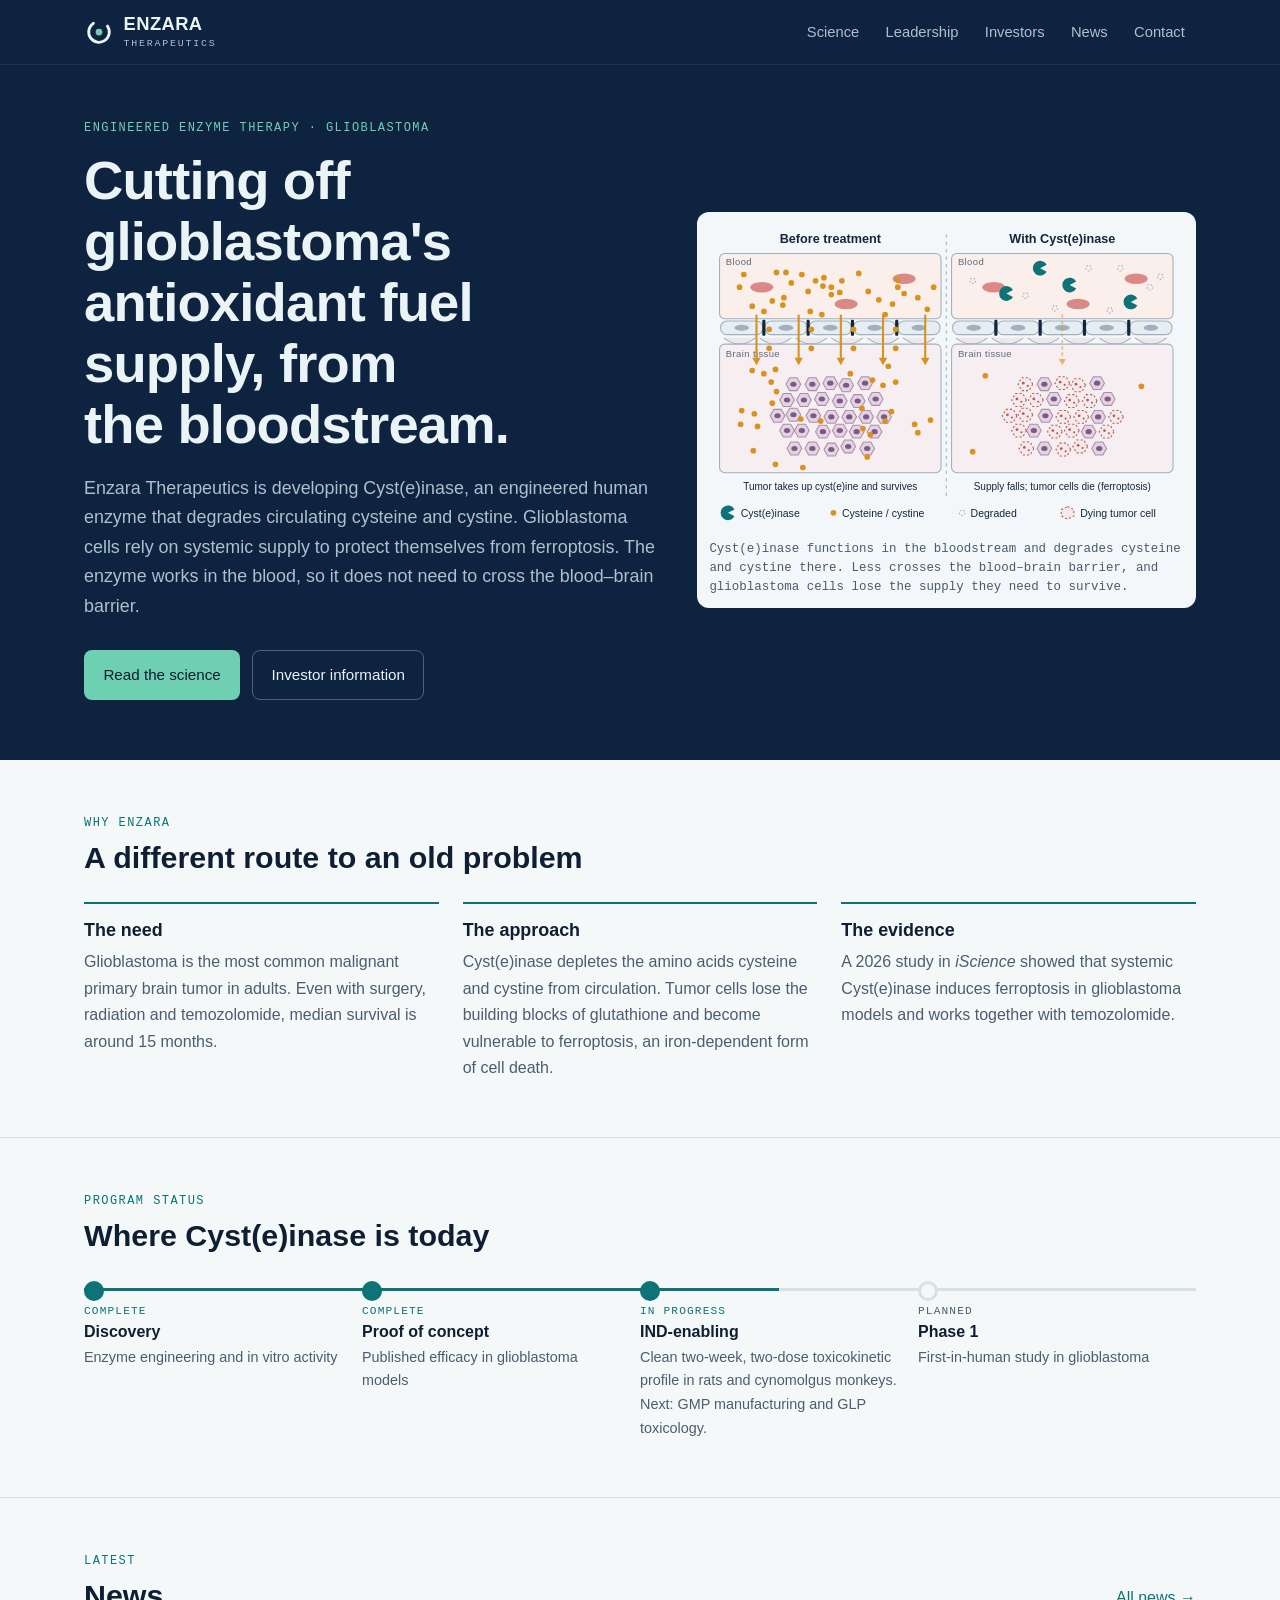
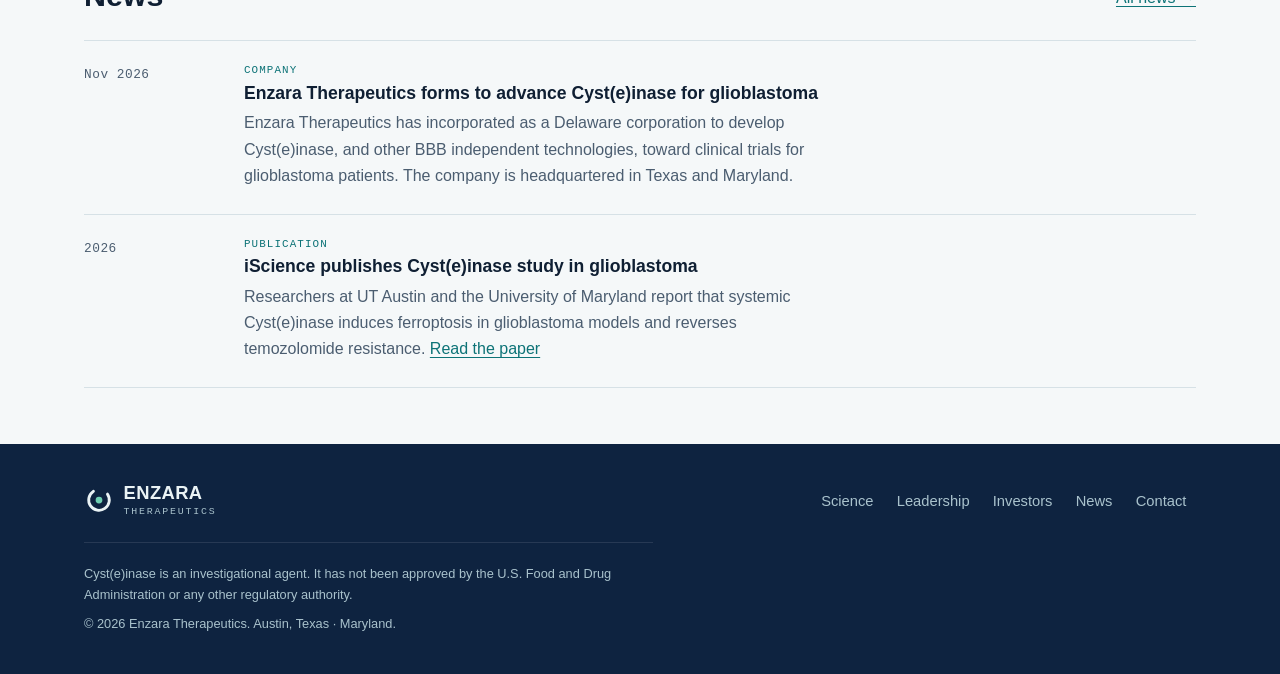
==== commit cb5f6928: "Change status from 'Next' to 'In progress' Updated program status to reflect progress on IND-enablin" ====
--- a/index.html
+++ b/index.html
@@ -38,7 +38,7 @@
   <ol class="track">
     <li class="done"><span class="st">Complete</span><h3>Discovery</h3><p>Enzyme engineering and in vitro activity</p></li>
     <li class="done"><span class="st">Complete</span><h3>Proof of concept</h3><p>Published efficacy in glioblastoma models</p></li>
-    <li class="next"><span class="st">Next</span><h3>IND-enabling</h3><p>GMP manufacturing and GLP toxicology</p></li>
+    <li class="half"><span class="st">In progress</span><h3>IND-enabling</h3><p>Clean two-week, two-dose toxicokinetic profile in rats and cynomolgus monkeys. Next: GMP manufacturing and GLP toxicology.</p></li>
     <li><span class="st">Planned</span><h3>Phase 1</h3><p>First-in-human study in glioblastoma</p></li>
   </ol>
 </div></section>
--- a/assets/styles.css
+++ b/assets/styles.css
@@ -88,6 +88,9 @@
 .track li.done::before{background:var(--teal)}
 .track li.done::after{background:var(--teal);border-color:var(--teal)}
 .track li.next::after{border-color:var(--teal)}
+.track li.half::before{background:linear-gradient(to right,var(--teal) 50%,var(--line) 50%)}
+.track li.half::after{background:var(--teal);border-color:var(--teal)}
+.track li.half .st{color:var(--teal)}
 .track .st{font:500 .7rem/1.3 var(--f-mono);letter-spacing:.1em;text-transform:uppercase;color:var(--muted)}
 .track li.done .st,.track li.next .st{color:var(--teal)}
 .track h3{font-size:1rem}
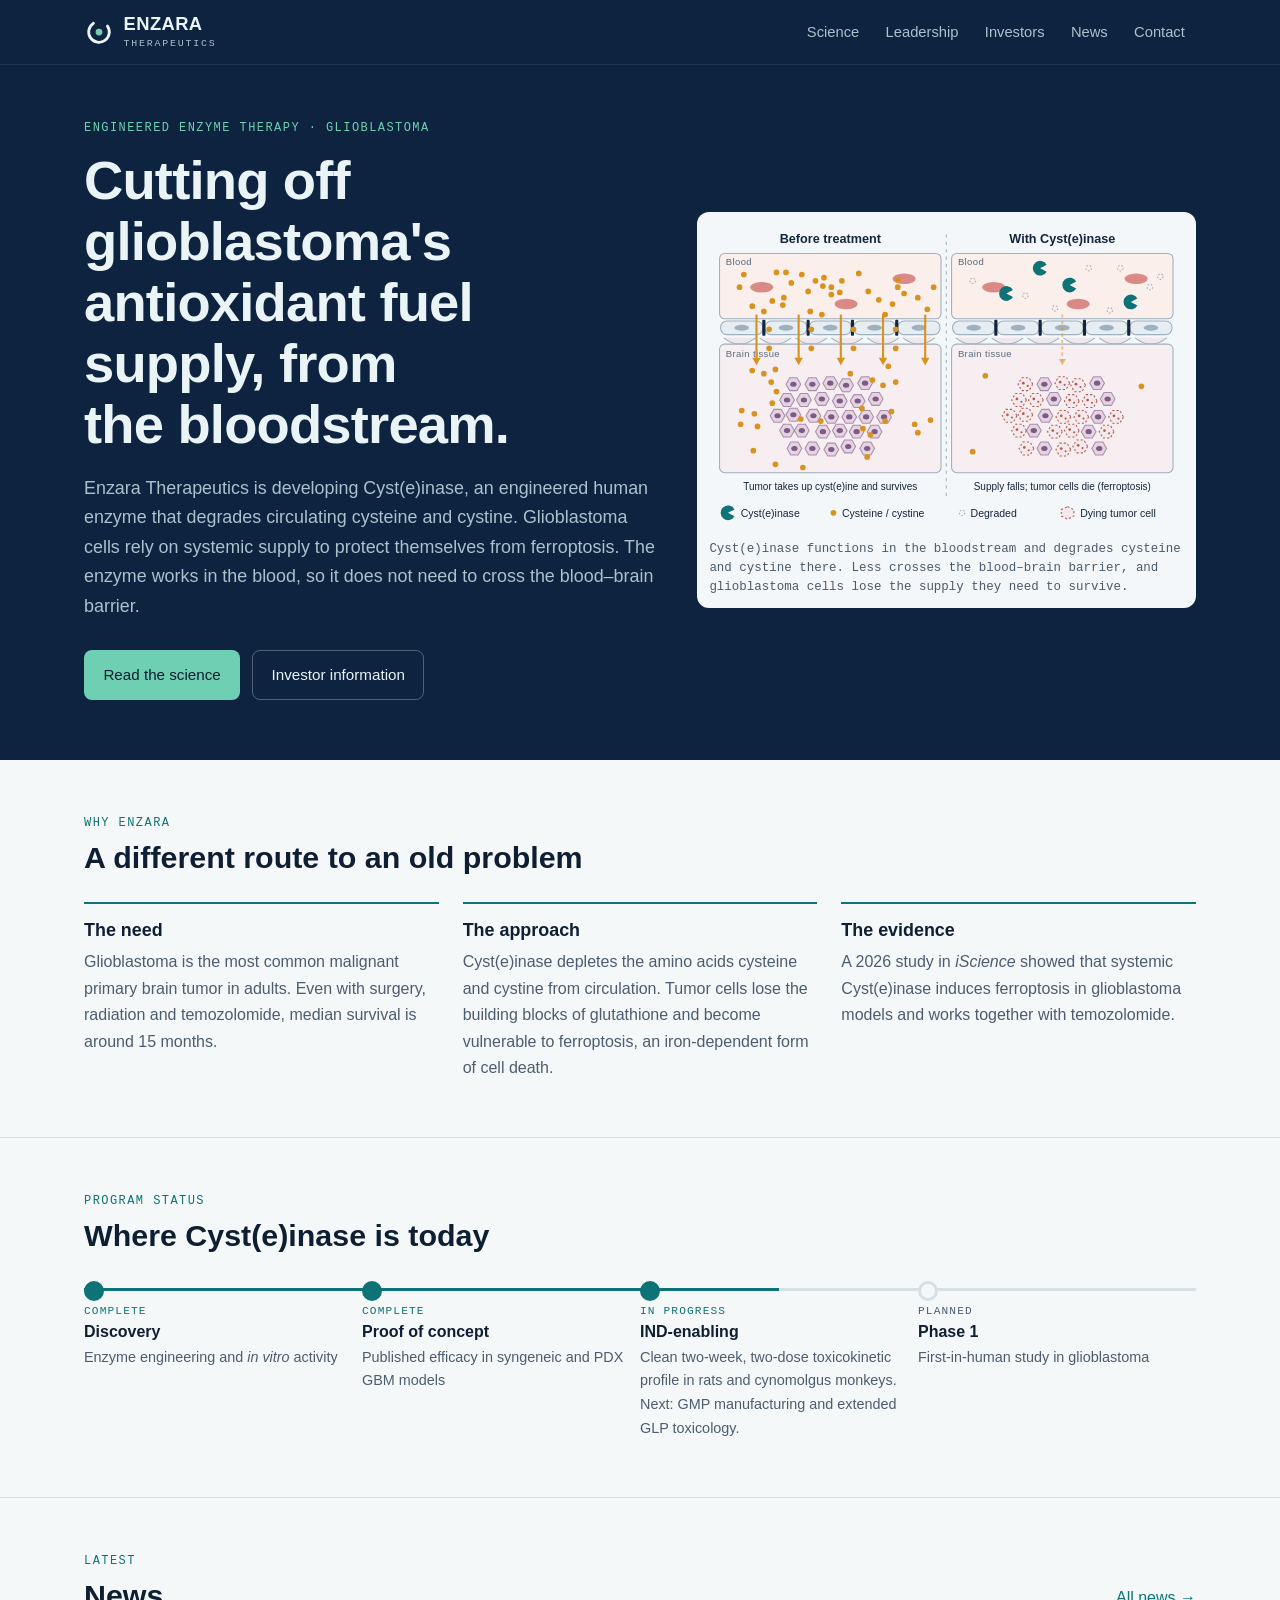
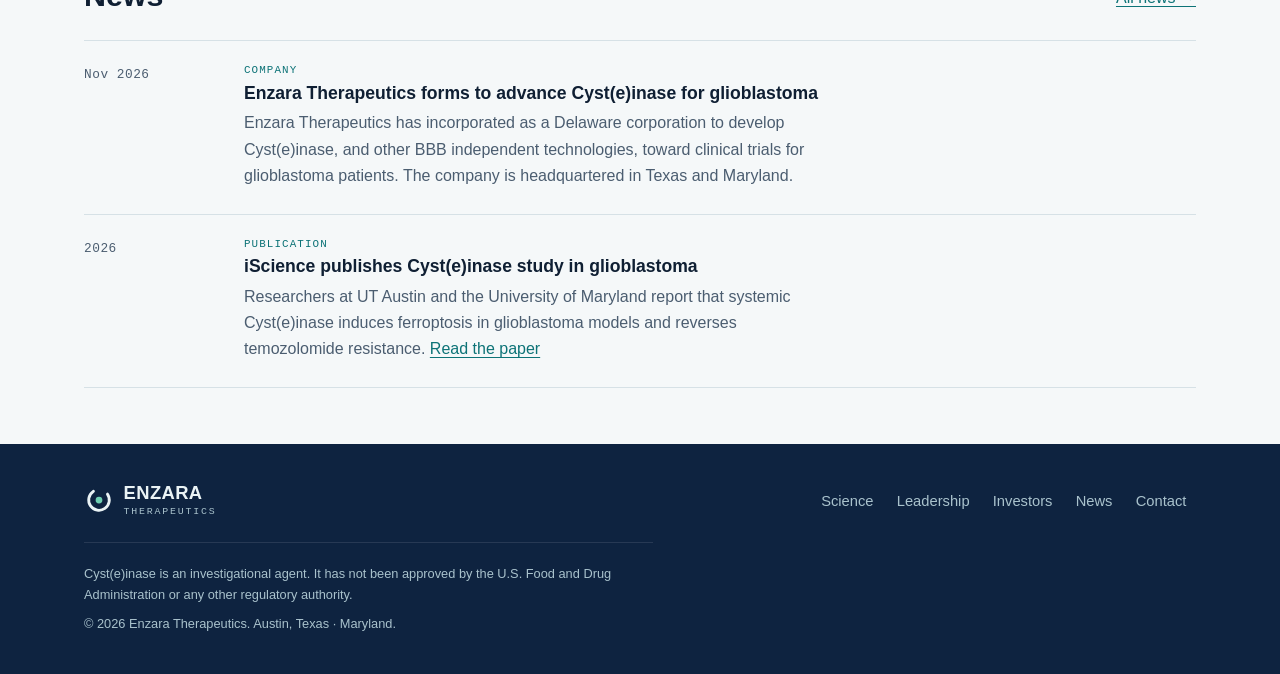
==== commit 6745b9d1: "Update program status section in index.html" ====
--- a/index.html
+++ b/index.html
@@ -36,9 +36,9 @@
 <section><div class="wrap">
   <div class="sec-head"><p class="eyebrow">Program status</p><h2>Where Cyst(e)inase is today</h2></div>
   <ol class="track">
-    <li class="done"><span class="st">Complete</span><h3>Discovery</h3><p>Enzyme engineering and in vitro activity</p></li>
-    <li class="done"><span class="st">Complete</span><h3>Proof of concept</h3><p>Published efficacy in glioblastoma models</p></li>
-    <li class="half"><span class="st">In progress</span><h3>IND-enabling</h3><p>Clean two-week, two-dose toxicokinetic profile in rats and cynomolgus monkeys. Next: GMP manufacturing and GLP toxicology.</p></li>
+    <li class="done"><span class="st">Complete</span><h3>Discovery</h3><p>Enzyme engineering and <i>in vitro</i> activity</p></li>
+    <li class="done"><span class="st">Complete</span><h3>Proof of concept</h3><p>Published efficacy in syngeneic and PDX GBM models</p></li>
+    <li class="half"><span class="st">In progress</span><h3>IND-enabling</h3><p>Clean two-week, two-dose toxicokinetic profile in rats and cynomolgus monkeys. Next: GMP manufacturing and extended GLP toxicology.</p></li>
     <li><span class="st">Planned</span><h3>Phase 1</h3><p>First-in-human study in glioblastoma</p></li>
   </ol>
 </div></section>
